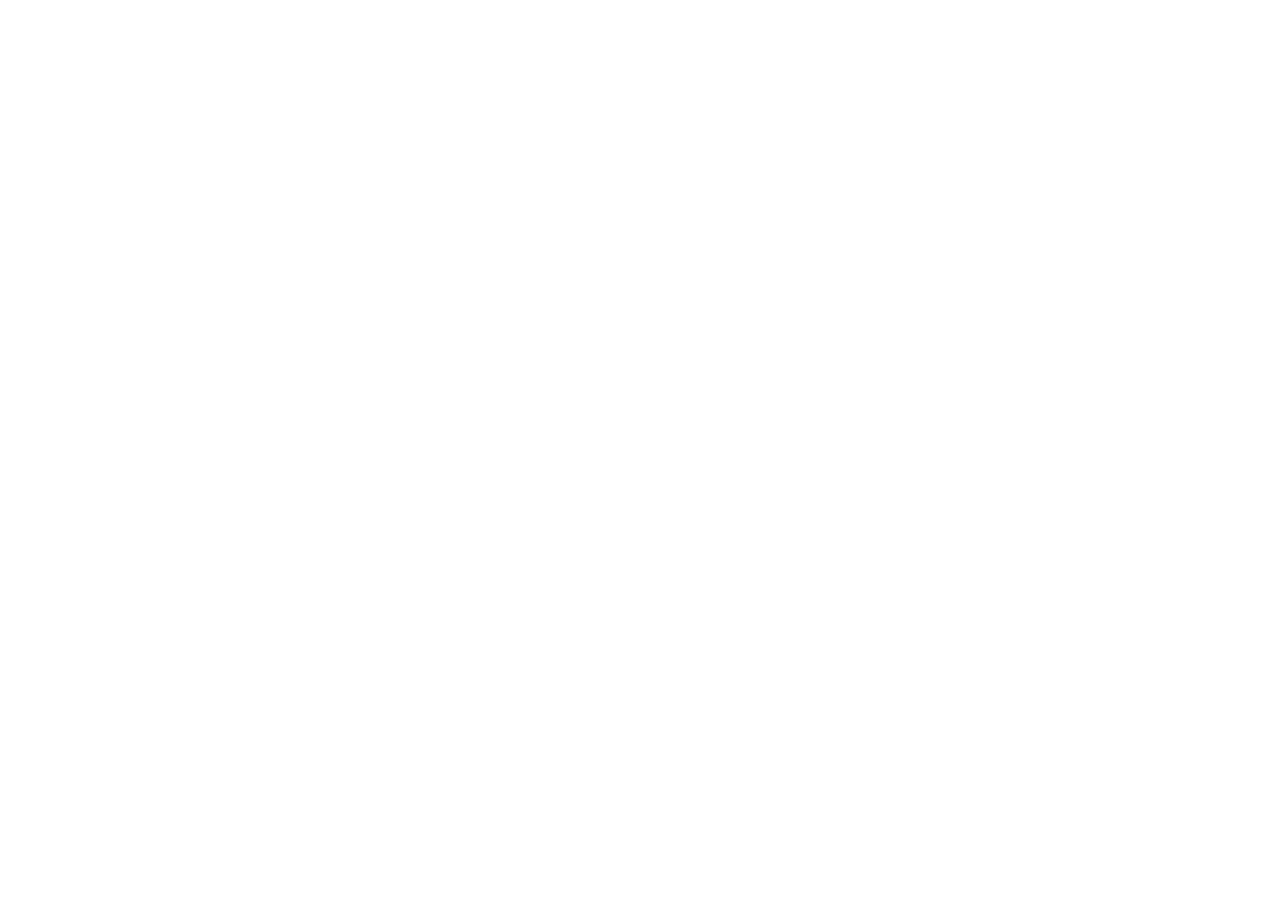
==== admissions.html @ b49ff488 "Add files via upload" ====
<!DOCTYPE html>
<html lang="en">
<head>
    <meta charset="UTF-8">
    <meta http-equiv="X-UA-Compatible" content="IE=edge">
    <meta name="viewport" content="width=device-width, initial-scale=1.0">
    <title>Applying to Uni</title>
    <link rel="stylesheet" href="styles.css">

</head>
<body>



</body>


</html>
---- styles.css ----
@import url('https://fonts.googleapis.com/css2?family=Cabin&display=swap');
@import url('https://fonts.googleapis.com/css2?family=Inter:wght@500&display=swap');

body {
    overflow-x: hidden;
    font-family: 'Inter', sans-serif;
}
* {
    box-sizing: border-box;
    margin: 0;
    padding: 0;
    /* border: 1px solid blue; */
}
:root {
    --white: rgb(247, 247, 247);
    --black: rgb(14, 14, 14);
}
a {
    text-decoration: none;
    color: var(--black);
}
h1 {
    font-family: 'Cabin', sans-serif;
    color: var(--red);
}
nav {
    background-color:var(--white);
    height: 70px;
    position: fixed;
    width: 100%;
    display: flex;
    justify-content: center;
    z-index: 99;
}
.nav-wrapper {
    width: 100%;
    max-width: 1400px;
    padding: 0 30px;
    display: flex;
    justify-content: space-between;
}
.nav-logo {
    display: flex;
    align-items: center;
    justify-content: center;
    transform: translateY(3px);
}
.nav-logo > a > img {
    width: 150px;
}
.nav-links {
    width: 650px;
    display: flex;
    align-items: center;
    justify-content: space-between;
}
.nav-links > a {
    position: relative;
}
.nav-links > a:first-child::before {
    display: none;
}
.nav-links > a::before{
    content: '';
    display: inline-block;
    position: absolute;
    left: -24px;
    bottom: 0;
    height: 100%;
    width: 2px;
    background-color: var(--black);
}
.nav-links > a::after {
    content: '';
    display: inline-block;
    bottom: -7px;
    right: 0;
    width: 0;
    height: 2px;
    background-color: var(--black);
    transition: all 0.3s ease;
    position: absolute;
}
.nav-links > a:hover:after, .nav-links > a:nth-child(1)::after {
    width: 100%;
    left: 0;
}
.hero {
    display: flex;
    justify-content: center;
    align-items: center;
    padding: 120px 0 50px 0;
}
.hero > h1 {
    font-size: 4rem;
}
.hero > img {
    width: 80px;
}
.grid-container {
    display: flex;
    flex-direction: column;
    margin: auto;
    max-width: 2000px;
}
.grid {
    height: 600px;
    display: grid;
    grid-template-columns: repeat(2,1fr);
    /* background-color: blue; */
}
.grid > a > div {
    height: 100%;
    position: relative;
    overflow: hidden;
    cursor: pointer;
}
.grid > a > div > * {
    color: var(--white);
}
.grid > a > div > img {
    top: -9999px;
    bottom: -9999px;
    left: -9999px;
    right: -9999px;
    position: absolute;
    margin: auto;
    filter: brightness(20%);
    z-index: -1;
    min-width: 1200px;
    width: 100%;
    transition: .3s ease;
}
.grid > a > div:hover > img {
    filter: brightness(40%);
}
.grid > a > div {
    display: flex;
    flex-direction: column;
    justify-content: center;
    text-align: center;
} 
.grid > a > div > h1 {
    font-size: 50px;
    margin-bottom: 20px;
}
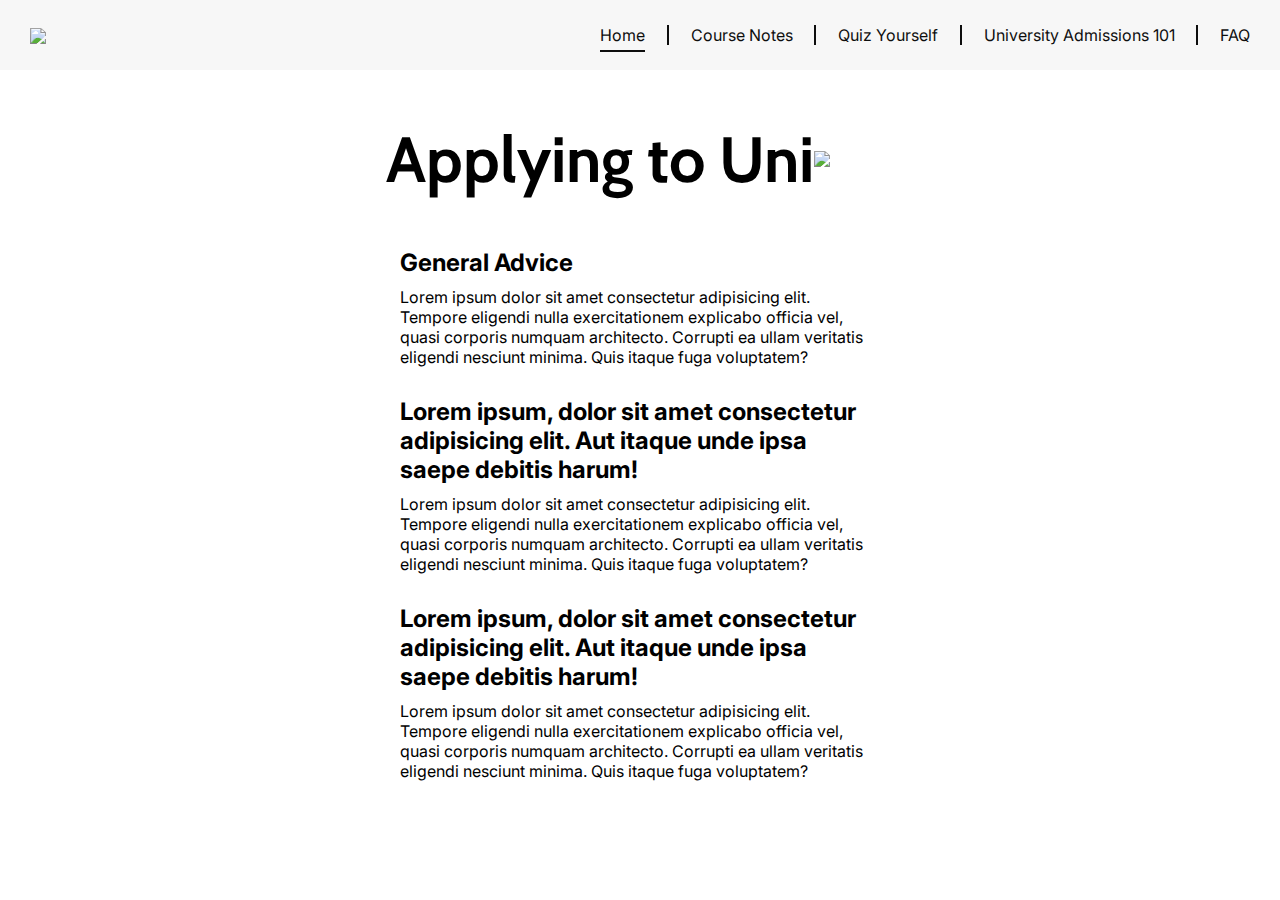
==== commit be2d2d40: "Add files via upload" ====
--- a/admissions.html
+++ b/admissions.html
@@ -4,15 +4,59 @@
     <meta charset="UTF-8">
     <meta http-equiv="X-UA-Compatible" content="IE=edge">
     <meta name="viewport" content="width=device-width, initial-scale=1.0">
-    <title>Applying to Uni</title>
+    <title>Applying to Uni | Project X</title>
     <link rel="stylesheet" href="styles.css">
-
+    <link href="https://stackpath.bootstrapcdn.com/font-awesome/4.7.0/css/font-awesome.min.css" rel="stylesheet">
 </head>
 <body>
 
+    <!-- NAVBAR -->
+    <nav>
 
+        <div class="nav-wrapper">
+            <!-- Navbar Logo -->
+            <div class="nav-logo">
+            <!-- Logo Placeholder for Inlustration -->
+            <a href="#home"><img src="https://cdn.discordapp.com/attachments/715319623637270638/959944688582950912/unknown_2.png.png"/></a>
+            </div>
 
+            <!-- Navbar Links -->
+            <div class="nav-links">
+            <a href="index.html">Home</a>
+            <a href="notes.html">Course Notes</a>
+            <a href="#about">Quiz Yourself</a>
+            <a href="#contact">University Admissions 101</a>
+            <a href="FAQ.html">FAQ</a>
+            </div>
+
+        </div>
+
+    </nav>
+
+    <!-- HERO -->
+    <section class="hero">
+
+        <h1>Applying to Uni</h1>
+        <img src="https://cdn.discordapp.com/attachments/763407821701382154/959935273020583996/download__2_-removebg-preview.png"/>
+    </section>
+
+    <div class="info_section">
+        <h2>General Advice</h2>
+        <p>Lorem ipsum dolor sit amet consectetur adipisicing elit. Tempore eligendi nulla exercitationem explicabo officia vel, quasi corporis numquam architecto. Corrupti ea ullam veritatis eligendi nesciunt minima. Quis itaque fuga voluptatem?</p>
+    </div>
+
+    <div class="info_section">
+        <h2>Lorem ipsum, dolor sit amet consectetur adipisicing elit. Aut itaque unde ipsa saepe debitis harum!</h2>
+        <p>Lorem ipsum dolor sit amet consectetur adipisicing elit. Tempore eligendi nulla exercitationem explicabo officia vel, quasi corporis numquam architecto. Corrupti ea ullam veritatis eligendi nesciunt minima. Quis itaque fuga voluptatem?</p>
+    </div>
+
+    <div class="info_section">
+        <h2>Lorem ipsum, dolor sit amet consectetur adipisicing elit. Aut itaque unde ipsa saepe debitis harum!</h2>
+        <p>Lorem ipsum dolor sit amet consectetur adipisicing elit. Tempore eligendi nulla exercitationem explicabo officia vel, quasi corporis numquam architecto. Corrupti ea ullam veritatis eligendi nesciunt minima. Quis itaque fuga voluptatem?</p>
+    </div>
+   
+
+    
+    <script src="main.js"></script>
 </body>
-
-
 </html>
--- a/styles.css
+++ b/styles.css
@@ -144,3 +144,66 @@
     font-size: 50px;
     margin-bottom: 20px;
 }
+
+.container{
+    width:800px;
+    margin: auto;
+    display: flex;
+    flex-direction: column;
+    align-items: center;
+}
+
+.box {
+    width:100%;
+    padding: 10px;
+}
+
+.box .box_head {
+    background-color: #333;
+    padding: 15px;
+    color:white;
+    border-radius: 4px;
+    position: relative;
+    cursor: pointer;
+    font-weight:60px;
+}
+
+.box_head::before{
+    content: "+";
+    font-weight: 600;
+    position: absolute;
+    right: 20px;
+
+}
+
+.box.active .box_head::before{
+    content: "-";
+
+}
+
+.box .box_text{
+    background-color: white;
+    border-radius: 4px;
+    padding: 0;
+    margin-top: 5px;
+    height: 0;
+    overflow: hidden;
+    transition: .3s ease;
+
+}
+
+.box.active .box_text{
+    height:100px;
+    padding:15px;
+
+}
+
+.info_section{
+    margin-left:400px;
+    margin-right:400px;
+    margin-bottom:30px;
+}
+
+.info_section h2{
+    margin-bottom:10px;
+}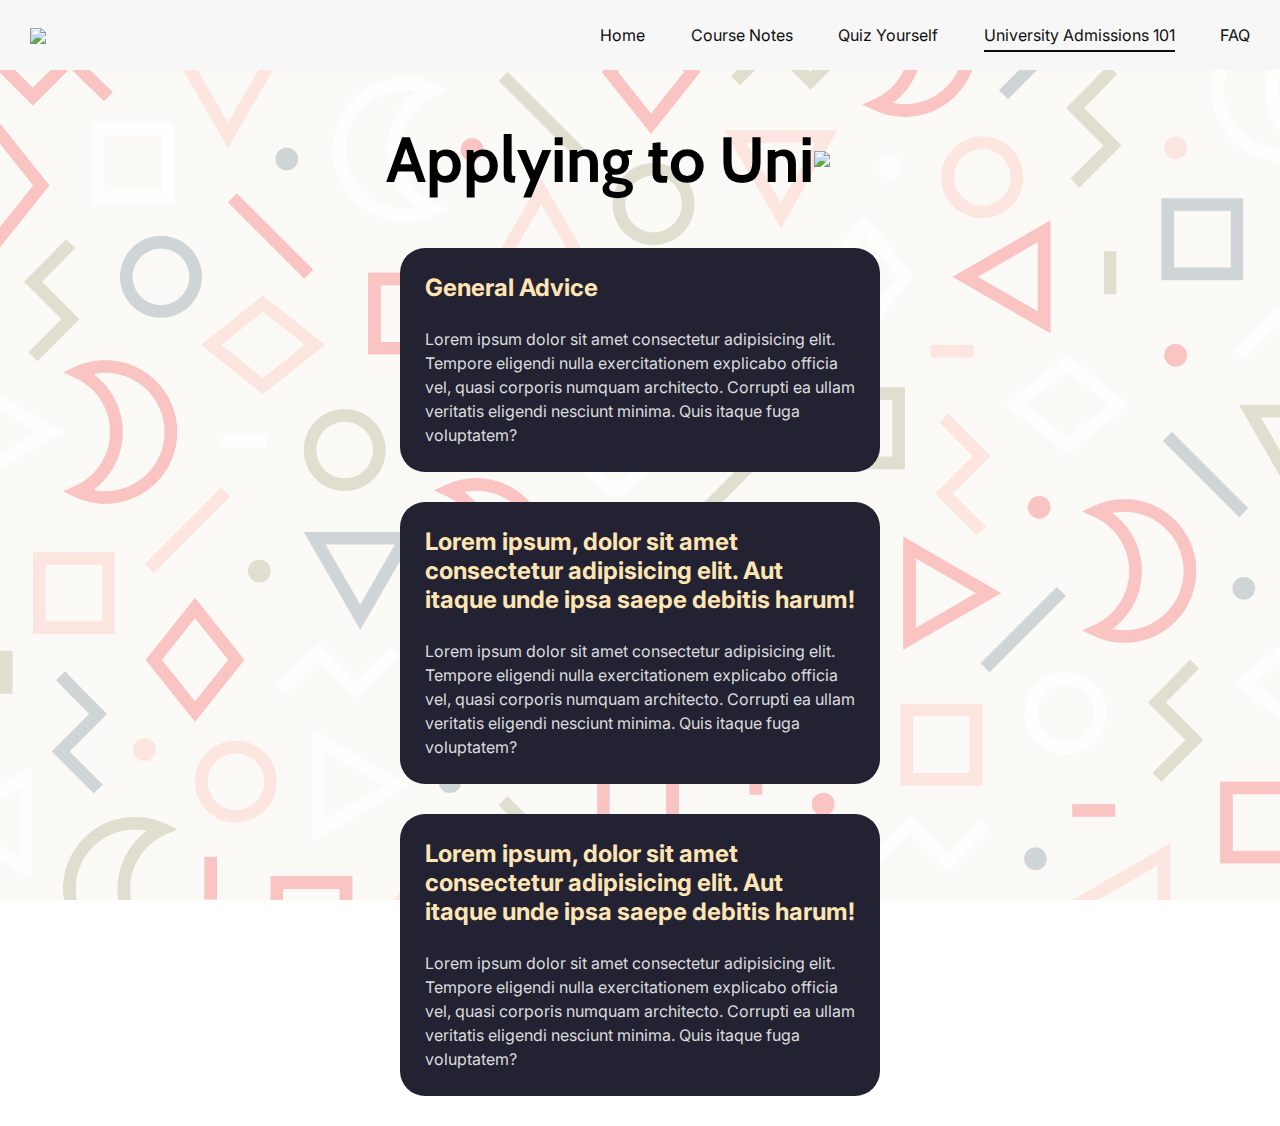
==== commit d4c43ab4: "Add files via upload" ====
--- a/admissions.html
+++ b/admissions.html
@@ -6,6 +6,7 @@
     <meta name="viewport" content="width=device-width, initial-scale=1.0">
     <title>Applying to Uni | Project X</title>
     <link rel="stylesheet" href="styles.css">
+    <link rel="stylesheet" href="admissions.css">
     <link href="https://stackpath.bootstrapcdn.com/font-awesome/4.7.0/css/font-awesome.min.css" rel="stylesheet">
 </head>
 <body>
@@ -17,15 +18,15 @@
             <!-- Navbar Logo -->
             <div class="nav-logo">
             <!-- Logo Placeholder for Inlustration -->
-            <a href="#home"><img src="https://cdn.discordapp.com/attachments/715319623637270638/959944688582950912/unknown_2.png.png"/></a>
+            <a href="index.html"><img src="https://cdn.discordapp.com/attachments/715319623637270638/959944688582950912/unknown_2.png.png"/></a>
             </div>
 
             <!-- Navbar Links -->
             <div class="nav-links">
             <a href="index.html">Home</a>
             <a href="notes.html">Course Notes</a>
-            <a href="#about">Quiz Yourself</a>
-            <a href="#contact">University Admissions 101</a>
+            <a href="quiz.html">Quiz Yourself</a>
+            <a href="#admissions">University Admissions 101</a>
             <a href="FAQ.html">FAQ</a>
             </div>
 
--- a/styles.css
+++ b/styles.css
@@ -4,9 +4,13 @@
 body {
     overflow-x: hidden;
     font-family: 'Inter', sans-serif;
+    background: linear-gradient(rgba(255, 255, 255, 0.718), rgba(255, 255, 255, 0.718)), url(shapes.jpg);
+    background-size: cover;
+    background-repeat: no-repeat;
+    background-attachment: fixed;
 }
 * {
-    box-sizing: border-box;
+    box-sizing: border-box; 
     margin: 0;
     padding: 0;
     /* border: 1px solid blue; */
@@ -22,6 +26,9 @@
 h1 {
     font-family: 'Cabin', sans-serif;
     color: var(--red);
+}
+p {
+    line-height: 150%;
 }
 nav {
     background-color:var(--white);
@@ -57,19 +64,6 @@
 .nav-links > a {
     position: relative;
 }
-.nav-links > a:first-child::before {
-    display: none;
-}
-.nav-links > a::before{
-    content: '';
-    display: inline-block;
-    position: absolute;
-    left: -24px;
-    bottom: 0;
-    height: 100%;
-    width: 2px;
-    background-color: var(--black);
-}
 .nav-links > a::after {
     content: '';
     display: inline-block;
@@ -81,10 +75,26 @@
     transition: all 0.3s ease;
     position: absolute;
 }
-.nav-links > a:hover:after, .nav-links > a:nth-child(1)::after {
+.nav-links > a:hover:after {
     width: 100%;
     left: 0;
 }
+/* BACKGROUND DECOR */
+.background-decor {
+    position: relative;
+    width: 100%;
+    height: 100%;
+}
+.background-decor > img {
+    width: 100%;
+    margin: auto;
+    position: absolute;
+    top: -9999px;
+    bottom: -9999px;
+    left: -9999px;
+    right: -9999px;
+}
+/* HERO */
 .hero {
     display: flex;
     justify-content: center;
@@ -96,114 +106,4 @@
 }
 .hero > img {
     width: 80px;
-}
-.grid-container {
-    display: flex;
-    flex-direction: column;
-    margin: auto;
-    max-width: 2000px;
-}
-.grid {
-    height: 600px;
-    display: grid;
-    grid-template-columns: repeat(2,1fr);
-    /* background-color: blue; */
-}
-.grid > a > div {
-    height: 100%;
-    position: relative;
-    overflow: hidden;
-    cursor: pointer;
-}
-.grid > a > div > * {
-    color: var(--white);
-}
-.grid > a > div > img {
-    top: -9999px;
-    bottom: -9999px;
-    left: -9999px;
-    right: -9999px;
-    position: absolute;
-    margin: auto;
-    filter: brightness(20%);
-    z-index: -1;
-    min-width: 1200px;
-    width: 100%;
-    transition: .3s ease;
-}
-.grid > a > div:hover > img {
-    filter: brightness(40%);
-}
-.grid > a > div {
-    display: flex;
-    flex-direction: column;
-    justify-content: center;
-    text-align: center;
-} 
-.grid > a > div > h1 {
-    font-size: 50px;
-    margin-bottom: 20px;
-}
-
-.container{
-    width:800px;
-    margin: auto;
-    display: flex;
-    flex-direction: column;
-    align-items: center;
-}
-
-.box {
-    width:100%;
-    padding: 10px;
-}
-
-.box .box_head {
-    background-color: #333;
-    padding: 15px;
-    color:white;
-    border-radius: 4px;
-    position: relative;
-    cursor: pointer;
-    font-weight:60px;
-}
-
-.box_head::before{
-    content: "+";
-    font-weight: 600;
-    position: absolute;
-    right: 20px;
-
-}
-
-.box.active .box_head::before{
-    content: "-";
-
-}
-
-.box .box_text{
-    background-color: white;
-    border-radius: 4px;
-    padding: 0;
-    margin-top: 5px;
-    height: 0;
-    overflow: hidden;
-    transition: .3s ease;
-
-}
-
-.box.active .box_text{
-    height:100px;
-    padding:15px;
-
-}
-
-.info_section{
-    margin-left:400px;
-    margin-right:400px;
-    margin-bottom:30px;
-}
-
-.info_section h2{
-    margin-bottom:10px;
 }--- a/admissions.css
+++ b/admissions.css
@@ -0,0 +1,24 @@
+.nav-links > a:nth-child(4)::after {
+    width: 100%;
+    left: 0;
+}
+
+.info_section{
+    margin-left:400px;
+    margin-right:400px;
+    margin-bottom:30px;
+    background-color: #222233;
+    padding: 25px;
+    border-radius: 25px;
+  color: #FFE5B4;
+}
+
+.info_section h2 {
+    margin-bottom:25px;
+}
+
+.info_section > p{
+    color: gainsboro;
+
+}
+
